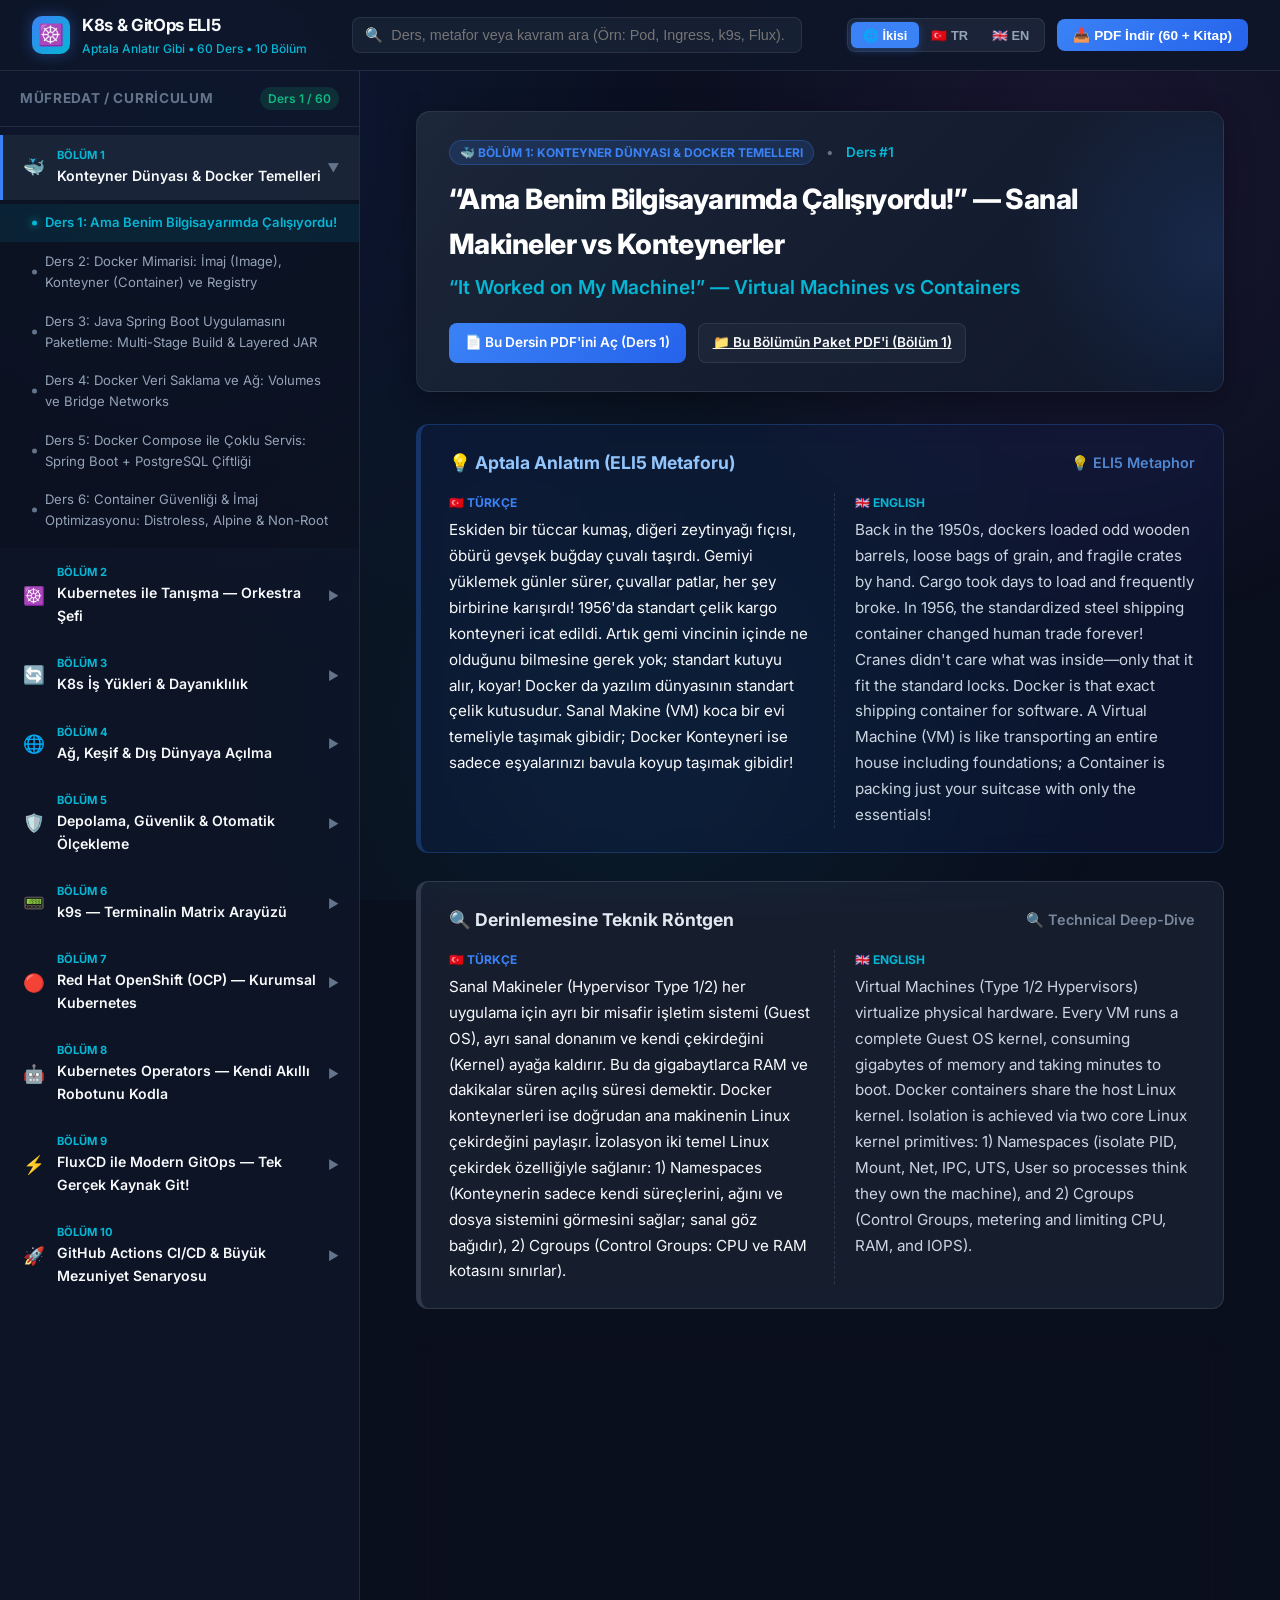
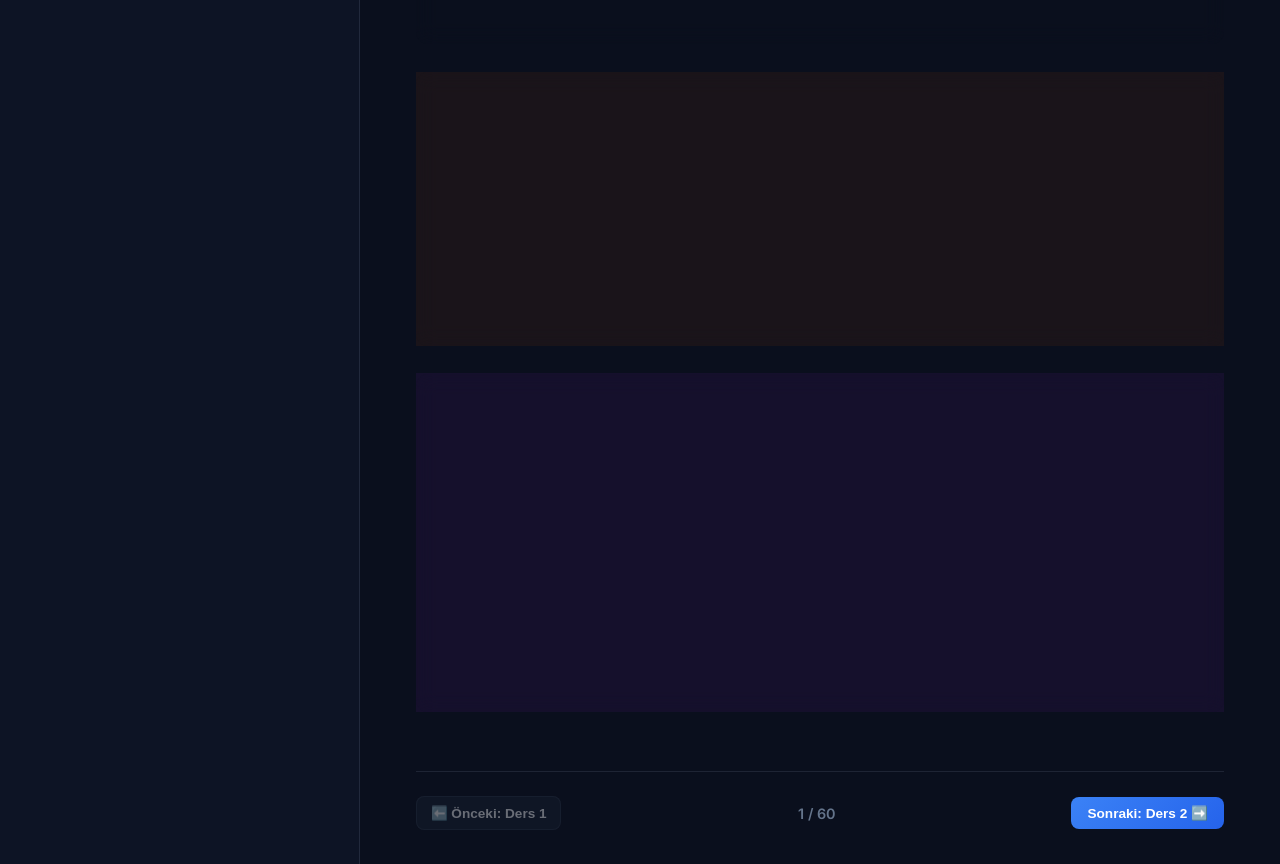
==== web/index.html @ 4bf5a299 "feat: complete 60-lesson bilingual Kubernetes & GitOps ELI5 handbook, PDFs, web portal & Spring Boot" ====
<!DOCTYPE html>
<html lang="tr">
<head>
  <meta charset="UTF-8">
  <meta name="viewport" content="width=device-width, initial-scale=1.0">
  <title>Kubernetes & GitOps ELI5 | Aptala Anlatır Gibi 60 Ders</title>
  <meta name="description" content="Aptala Anlatır Gibi Kubernetes, OpenShift, k9s, Operators, FluxCD, Docker ve GitHub Actions Eğitimi (60 Ders, Çift Dilli)">
  <link rel="preconnect" href="https://fonts.googleapis.com">
  <link rel="preconnect" href="https://fonts.gstatic.com" crossorigin>
  <link href="https://fonts.googleapis.com/css2?family=Inter:wght@400;500;600;700;800&family=JetBrains+Mono:wght@400;500;600&display=swap" rel="stylesheet">
  <link rel="stylesheet" href="styles.css">
</head>
<body>
  <div class="bg-ambient"></div>

  <!-- Top Navigation Bar -->
  <nav class="top-nav">
    <div class="brand-section">
      <div class="brand-logo">☸️</div>
      <div>
        <div class="brand-title">K8s & GitOps ELI5</div>
        <div class="brand-subtitle">Aptala Anlatır Gibi • 60 Ders • 10 Bölüm</div>
      </div>
    </div>

    <!-- Live Search -->
    <div class="search-wrapper">
      <span class="search-icon">🔍</span>
      <input type="text" id="searchInput" class="search-input" placeholder="Ders, metafor veya kavram ara (Örn: Pod, Ingress, k9s, Flux)...">
    </div>

    <!-- Actions & Language Switcher -->
    <div class="nav-actions">
      <div class="lang-selector">
        <button class="lang-btn active" data-lang="split" title="Türkçe ve İngilizce Yan Yana">🌐 İkisi</button>
        <button class="lang-btn" data-lang="tr" title="Sadece Türkçe">🇹🇷 TR</button>
        <button class="lang-btn" data-lang="en" title="Only English">🇬🇧 EN</button>
      </div>

      <button id="btnOpenPdfModal" class="btn-primary" title="Tüm PDF'leri İncele ve İndir">
        📥 PDF İndir (60 + Kitap)
      </button>
    </div>
  </nav>

  <!-- App Layout -->
  <div class="app-container">
    <!-- Sidebar: Modules & Lessons -->
    <aside class="sidebar" id="sidebar">
      <div class="sidebar-header">
        <span class="sidebar-title">Müfredat / Curriculum</span>
        <span class="progress-pill" id="lessonCounterBadge">Ders 1 / 60</span>
      </div>
      <ul class="module-list" id="moduleAccordion">
        <!-- Rendered dynamically by app.js -->
      </ul>
    </aside>

    <!-- Main View: Active Lesson -->
    <main class="main-view" id="mainContent">
      <!-- Active Lesson Content Rendered Here -->
    </main>
  </div>

  <!-- PDF Library Modal -->
  <div class="modal-overlay" id="pdfModal">
    <div class="modal-card">
      <div class="modal-header">
        <div>
          <h2 style="font-size: 1.25rem; font-weight: 700; color: white;">📚 Yayınlanmış PDF Kütüphanesi</h2>
          <p style="font-size: 0.85rem; color: var(--text-secondary);">Her dersi tekil, her bölümü paket veya 196 sayfalık ana kitabı indirin.</p>
        </div>
        <button id="btnClosePdfModal" class="btn-secondary" style="padding: 4px 10px; font-size: 1.1rem;">✕</button>
      </div>
      <div class="modal-body">
        <div class="pdf-item" style="border: 2px solid var(--accent-blue); background: rgba(37, 99, 235, 0.15); margin-bottom: 1.25rem;">
          <div>
            <div style="font-weight: 800; font-size: 1.05rem; color: white;">📖 BÜYÜK ANA KİTAP (TÜM 60 DERS TEK PDF)</div>
            <div style="font-size: 0.8rem; color: var(--text-secondary);">196 Sayfa • Renkli Şemalar • Ön Kapak • İçindekiler • Çift Dilli</div>
          </div>
          <a href="../output/book/Kubernetes_GitOps_Mastery_ELI5.pdf" target="_blank" class="btn-primary" style="padding: 0.6rem 1.2rem;">
            ⬇️ Ana Kitabı Aç (1.7 MB)
          </a>
        </div>

        <h3 style="font-size: 0.95rem; font-weight: 700; color: var(--text-muted); text-transform: uppercase; margin-bottom: 0.75rem;">
          📦 10 Bölüm Paketleri (Module Bundles)
        </h3>
        <div class="pdf-download-list" id="modalModulePdfList">
          <!-- Filled dynamically -->
        </div>
      </div>
    </div>
  </div>

  <script src="data/lessons.js"></script>
  <script src="app.js"></script>
</body>
</html>
---- web/styles.css ----
/* ==============================================================================
   KUBERNETES & GITOPS ELI5 - MODERN WEB COMPANION READER
   Dark Glassmorphism & High-Contrast Editorial Styling
   ============================================================================== */

:root {
  --bg-primary: #0a0f1d;
  --bg-secondary: #0f172a;
  --bg-card: rgba(30, 41, 59, 0.7);
  --bg-card-hover: rgba(51, 65, 85, 0.8);
  --border-color: rgba(148, 163, 184, 0.15);
  --border-glow: rgba(59, 130, 246, 0.4);

  --text-primary: #f8fafc;
  --text-secondary: #94a3b8;
  --text-muted: #64748b;

  --accent-blue: #3b82f6;
  --accent-cyan: #06b6d4;
  --accent-emerald: #10b981;
  --accent-amber: #f59e0b;
  --accent-purple: #a855f7;
  --accent-red: #ef4444;

  --font-sans: 'Inter', -apple-system, BlinkMacSystemFont, 'Segoe UI', Roboto, sans-serif;
  --font-mono: 'JetBrains Mono', 'Fira Code', 'Menlo', monospace;
  --transition-fast: 0.15s ease;
  --transition-normal: 0.25s cubic-bezier(0.4, 0, 0.2, 1);
}

* {
  box-sizing: border-box;
  margin: 0;
  padding: 0;
}

body {
  font-family: var(--font-sans);
  background-color: var(--bg-primary);
  color: var(--text-primary);
  line-height: 1.6;
  min-height: 100vh;
  display: flex;
  flex-direction: column;
  overflow-x: hidden;
}

/* Background Ambient Glow */
.bg-ambient {
  position: fixed;
  top: 0;
  left: 0;
  width: 100vw;
  height: 100vh;
  z-index: -1;
  pointer-events: none;
  background: 
    radial-gradient(circle at 15% 15%, rgba(37, 99, 235, 0.12) 0%, transparent 40%),
    radial-gradient(circle at 85% 20%, rgba(168, 85, 247, 0.10) 0%, transparent 35%),
    radial-gradient(circle at 50% 80%, rgba(6, 182, 212, 0.08) 0%, transparent 50%);
}

/* Top Navigation Bar */
.top-nav {
  position: sticky;
  top: 0;
  z-index: 100;
  background: rgba(15, 23, 42, 0.85);
  backdrop-filter: blur(16px);
  border-bottom: 1px solid var(--border-color);
  padding: 0.75rem 2rem;
  display: flex;
  align-items: center;
  justify-content: space-between;
  gap: 1.5rem;
}

.brand-section {
  display: flex;
  align-items: center;
  gap: 0.75rem;
  text-decoration: none;
  color: var(--text-primary);
}

.brand-logo {
  width: 38px;
  height: 38px;
  border-radius: 10px;
  background: linear-gradient(135deg, var(--accent-blue), var(--accent-cyan));
  display: flex;
  align-items: center;
  justify-content: center;
  font-size: 1.3rem;
  box-shadow: 0 0 15px rgba(59, 130, 246, 0.4);
}

.brand-title {
  font-size: 1.05rem;
  font-weight: 700;
  letter-spacing: -0.02em;
}

.brand-subtitle {
  font-size: 0.75rem;
  color: var(--accent-cyan);
  font-weight: 500;
}

/* Search Box */
.search-wrapper {
  flex: 1;
  max-width: 450px;
  position: relative;
}

.search-input {
  width: 100%;
  background: rgba(30, 41, 59, 0.6);
  border: 1px solid var(--border-color);
  border-radius: 8px;
  padding: 0.55rem 1rem 0.55rem 2.4rem;
  color: var(--text-primary);
  font-size: 0.9rem;
  outline: none;
  transition: var(--transition-fast);
}

.search-input:focus {
  border-color: var(--accent-blue);
  box-shadow: 0 0 0 3px rgba(59, 130, 246, 0.2);
  background: rgba(30, 41, 59, 0.9);
}

.search-icon {
  position: absolute;
  left: 0.8rem;
  top: 50%;
  transform: translateY(-50%);
  color: var(--text-muted);
  font-size: 0.9rem;
}

/* Nav Actions */
.nav-actions {
  display: flex;
  align-items: center;
  gap: 0.75rem;
}

.lang-selector {
  display: flex;
  background: rgba(30, 41, 59, 0.8);
  padding: 3px;
  border-radius: 8px;
  border: 1px solid var(--border-color);
}

.lang-btn {
  background: transparent;
  border: none;
  color: var(--text-secondary);
  padding: 0.35rem 0.75rem;
  font-size: 0.8rem;
  font-weight: 600;
  border-radius: 6px;
  cursor: pointer;
  transition: var(--transition-fast);
}

.lang-btn.active {
  background: var(--accent-blue);
  color: #fff;
  box-shadow: 0 2px 8px rgba(59, 130, 246, 0.35);
}

.btn-primary {
  background: linear-gradient(135deg, var(--accent-blue), #2563eb);
  color: white;
  border: none;
  border-radius: 8px;
  padding: 0.5rem 1rem;
  font-weight: 600;
  font-size: 0.85rem;
  cursor: pointer;
  display: flex;
  align-items: center;
  gap: 0.4rem;
  transition: var(--transition-fast);
  text-decoration: none;
}

.btn-primary:hover {
  transform: translateY(-1px);
  box-shadow: 0 4px 14px rgba(37, 99, 235, 0.4);
}

.btn-secondary {
  background: rgba(30, 41, 59, 0.8);
  color: var(--text-primary);
  border: 1px solid var(--border-color);
  border-radius: 8px;
  padding: 0.5rem 0.85rem;
  font-weight: 600;
  font-size: 0.85rem;
  cursor: pointer;
  display: flex;
  align-items: center;
  gap: 0.4rem;
  transition: var(--transition-fast);
}

.btn-secondary:hover {
  background: rgba(51, 65, 85, 0.9);
  border-color: var(--text-muted);
}

/* App Main Layout */
.app-container {
  display: flex;
  flex: 1;
  height: calc(100vh - 65px);
  overflow: hidden;
}

/* Sidebar (Modules & Lessons) */
.sidebar {
  width: 360px;
  background: rgba(15, 23, 42, 0.7);
  border-right: 1px solid var(--border-color);
  overflow-y: auto;
  display: flex;
  flex-direction: column;
}

.sidebar-header {
  padding: 1rem 1.25rem;
  border-bottom: 1px solid var(--border-color);
  display: flex;
  align-items: center;
  justify-content: space-between;
}

.sidebar-title {
  font-size: 0.85rem;
  font-weight: 700;
  text-transform: uppercase;
  letter-spacing: 0.05em;
  color: var(--text-muted);
}

.progress-pill {
  background: rgba(16, 185, 129, 0.15);
  color: var(--accent-emerald);
  padding: 2px 8px;
  border-radius: 12px;
  font-size: 0.75rem;
  font-weight: 600;
}

/* Module Accordion */
.module-list {
  list-style: none;
  padding: 0.5rem 0;
}

.module-group {
  margin-bottom: 0.25rem;
}

.module-header {
  padding: 0.75rem 1.25rem;
  display: flex;
  align-items: center;
  justify-content: space-between;
  cursor: pointer;
  user-select: none;
  transition: var(--transition-fast);
  border-left: 3px solid transparent;
}

.module-header:hover {
  background: rgba(30, 41, 59, 0.5);
}

.module-header.active {
  background: rgba(30, 41, 59, 0.8);
  border-left-color: var(--accent-blue);
}

.module-info {
  display: flex;
  align-items: center;
  gap: 0.75rem;
}

.module-badge {
  font-size: 1.1rem;
}

.module-texts {
  display: flex;
  flex-direction: column;
}

.module-num {
  font-size: 0.7rem;
  font-weight: 700;
  color: var(--accent-cyan);
  text-transform: uppercase;
}

.module-name {
  font-size: 0.88rem;
  font-weight: 600;
  color: var(--text-primary);
}

.module-chevron {
  font-size: 0.75rem;
  color: var(--text-muted);
  transition: transform var(--transition-normal);
}

.module-group.open .module-chevron {
  transform: rotate(90deg);
}

.lesson-list {
  list-style: none;
  padding: 0.25rem 0 0.5rem 0;
  background: rgba(10, 15, 29, 0.5);
  display: none;
}

.module-group.open .lesson-list {
  display: block;
}

.lesson-item {
  padding: 0.55rem 1.25rem 0.55rem 2.8rem;
  font-size: 0.82rem;
  color: var(--text-secondary);
  cursor: pointer;
  display: flex;
  align-items: center;
  justify-content: space-between;
  transition: var(--transition-fast);
  position: relative;
}

.lesson-item::before {
  content: '';
  position: absolute;
  left: 2rem;
  top: 50%;
  transform: translateY(-50%);
  width: 5px;
  height: 5px;
  border-radius: 50%;
  background: var(--text-muted);
  transition: var(--transition-fast);
}

.lesson-item:hover {
  color: var(--text-primary);
  background: rgba(30, 41, 59, 0.4);
}

.lesson-item:hover::before {
  background: var(--accent-blue);
  transform: translateY(-50%) scale(1.4);
}

.lesson-item.active {
  color: var(--accent-cyan);
  font-weight: 600;
  background: rgba(6, 182, 212, 0.1);
}

.lesson-item.active::before {
  background: var(--accent-cyan);
  box-shadow: 0 0 8px var(--accent-cyan);
}

/* Main Content Area */
.main-view {
  flex: 1;
  overflow-y: auto;
  padding: 2.5rem 3.5rem;
  display: flex;
  flex-direction: column;
  max-width: 1200px;
  margin: 0 auto;
}

/* Lesson Header Banner */
.lesson-banner {
  background: linear-gradient(135deg, rgba(30, 41, 59, 0.9), rgba(15, 23, 42, 0.95));
  border: 1px solid var(--border-color);
  border-radius: 14px;
  padding: 1.75rem 2rem;
  margin-bottom: 2rem;
  position: relative;
  overflow: hidden;
  box-shadow: 0 8px 30px rgba(0, 0, 0, 0.3);
}

.lesson-banner::after {
  content: '';
  position: absolute;
  top: 0;
  right: 0;
  width: 250px;
  height: 100%;
  background: radial-gradient(circle at right center, rgba(59, 130, 246, 0.15) 0%, transparent 70%);
  pointer-events: none;
}

.banner-meta {
  display: flex;
  align-items: center;
  gap: 0.75rem;
  margin-bottom: 0.75rem;
}

.banner-tag {
  background: rgba(59, 130, 246, 0.15);
  color: var(--accent-blue);
  border: 1px solid rgba(59, 130, 246, 0.3);
  padding: 2px 10px;
  border-radius: 20px;
  font-size: 0.75rem;
  font-weight: 700;
  text-transform: uppercase;
}

.banner-title-tr {
  font-size: 1.75rem;
  font-weight: 800;
  color: white;
  margin-bottom: 0.35rem;
  letter-spacing: -0.02em;
}

.banner-title-en {
  font-size: 1.2rem;
  font-weight: 600;
  color: var(--accent-cyan);
}

.banner-actions {
  margin-top: 1.25rem;
  display: flex;
  gap: 0.75rem;
  flex-wrap: wrap;
}

/* Cards & Callouts */
.section-card {
  border-radius: 12px;
  padding: 1.5rem 1.75rem;
  margin-bottom: 1.75rem;
  border: 1px solid var(--border-color);
  backdrop-filter: blur(10px);
  transition: transform var(--transition-fast);
}

.card-header {
  display: flex;
  align-items: center;
  justify-content: space-between;
  margin-bottom: 1rem;
}

.card-title-tr {
  font-size: 1.1rem;
  font-weight: 700;
  display: flex;
  align-items: center;
  gap: 0.5rem;
}

.card-title-en {
  font-size: 0.9rem;
  font-weight: 600;
  opacity: 0.8;
}

/* Card Specific Themes */
.card-eli5 {
  background: rgba(30, 58, 138, 0.15);
  border-left: 5px solid var(--accent-blue);
  border-color: rgba(59, 130, 246, 0.25);
}
.card-eli5 .card-title-tr { color: #93c5fd; }
.card-eli5 .card-title-en { color: #60a5fa; }

.card-deep {
  background: rgba(30, 41, 59, 0.6);
  border-left: 5px solid #64748b;
  border-color: rgba(148, 163, 184, 0.2);
}
.card-deep .card-title-tr { color: #e2e8f0; }
.card-deep .card-title-en { color: #94a3b8; }

.card-spring {
  background: rgba(6, 78, 59, 0.15);
  border-left: 5px solid var(--accent-emerald);
  border-color: rgba(16, 185, 129, 0.25);
}
.card-spring .card-title-tr { color: #6ee7b7; }
.card-spring .card-title-en { color: #34d399; }

.card-warning {
  background: rgba(120, 53, 15, 0.15);
  border-left: 5px solid var(--accent-amber);
  border-color: rgba(245, 158, 11, 0.25);
}
.card-warning .card-title-tr { color: #fde68a; }
.card-warning .card-title-en { color: #fcd34d; }

.card-takeaways {
  background: rgba(88, 28, 135, 0.15);
  border-left: 5px solid var(--accent-purple);
  border-color: rgba(168, 85, 247, 0.25);
}
.card-takeaways .card-title-tr { color: #d8b4fe; }
.card-takeaways .card-title-en { color: #c084fc; }

/* Dual Column Content */
.dual-content {
  display: grid;
  grid-template-columns: 1fr 1fr;
  gap: 1.5rem;
}

.dual-col {
  font-size: 0.95rem;
  line-height: 1.7;
}

.col-en {
  color: #cbd5e1;
  border-left: 1px dashed rgba(148, 163, 184, 0.2);
  padding-left: 1.25rem;
}

/* Code Snippet Box */
.code-box {
  position: relative;
  background: #090d16;
  border-radius: 8px;
  border: 1px solid rgba(255, 255, 255, 0.1);
  overflow: hidden;
}

.code-header {
  background: #0d1322;
  padding: 0.4rem 1rem;
  display: flex;
  align-items: center;
  justify-content: space-between;
  border-bottom: 1px solid rgba(255, 255, 255, 0.05);
}

.code-lang-badge {
  font-family: var(--font-mono);
  font-size: 0.75rem;
  color: var(--text-muted);
  text-transform: uppercase;
}

.btn-copy {
  background: rgba(255, 255, 255, 0.05);
  border: none;
  color: var(--text-secondary);
  padding: 3px 8px;
  border-radius: 4px;
  font-size: 0.75rem;
  cursor: pointer;
  display: flex;
  align-items: center;
  gap: 4px;
  transition: var(--transition-fast);
}

.btn-copy:hover {
  background: var(--accent-blue);
  color: white;
}

pre {
  padding: 1.25rem;
  overflow-x: auto;
  font-family: var(--font-mono);
  font-size: 0.88rem;
  color: #e2e8f0;
  line-height: 1.55;
}

/* Takeaway List */
.takeaways-grid {
  display: flex;
  flex-direction: column;
  gap: 0.85rem;
}

.takeaway-row {
  display: grid;
  grid-template-columns: 1fr 1fr;
  gap: 1.5rem;
  background: rgba(15, 23, 42, 0.5);
  padding: 0.75rem 1rem;
  border-radius: 8px;
  border: 1px solid rgba(168, 85, 247, 0.15);
}

.takeaway-tr {
  font-size: 0.9rem;
  font-weight: 500;
}

.takeaway-en {
  font-size: 0.9rem;
  color: var(--text-secondary);
  border-left: 1px dashed rgba(168, 85, 247, 0.2);
  padding-left: 1rem;
}

/* Footer Navigation Controls */
.bottom-pagination {
  margin-top: 2rem;
  padding-top: 1.5rem;
  border-top: 1px solid var(--border-color);
  display: flex;
  align-items: center;
  justify-content: space-between;
}

/* Modal for PDF Downloads */
.modal-overlay {
  display: none;
  position: fixed;
  top: 0;
  left: 0;
  width: 100vw;
  height: 100vh;
  background: rgba(0, 0, 0, 0.75);
  backdrop-filter: blur(8px);
  z-index: 1000;
  align-items: center;
  justify-content: center;
}

.modal-overlay.open {
  display: flex;
}

.modal-card {
  background: var(--bg-secondary);
  border: 1px solid var(--border-color);
  border-radius: 16px;
  width: 90%;
  max-width: 750px;
  max-height: 85vh;
  display: flex;
  flex-direction: column;
  box-shadow: 0 20px 50px rgba(0, 0, 0, 0.5);
}

.modal-header {
  padding: 1.25rem 1.75rem;
  border-bottom: 1px solid var(--border-color);
  display: flex;
  align-items: center;
  justify-content: space-between;
}

.modal-body {
  padding: 1.5rem 1.75rem;
  overflow-y: auto;
}

.pdf-download-list {
  display: flex;
  flex-direction: column;
  gap: 0.75rem;
}

.pdf-item {
  display: flex;
  align-items: center;
  justify-content: space-between;
  padding: 0.85rem 1.25rem;
  background: rgba(30, 41, 59, 0.5);
  border-radius: 10px;
  border: 1px solid var(--border-color);
  transition: var(--transition-fast);
}

.pdf-item:hover {
  background: rgba(30, 41, 59, 0.8);
  border-color: var(--accent-blue);
}

/* Responsive */
@media (max-width: 900px) {
  .sidebar {
    position: fixed;
    left: -360px;
    top: 65px;
    height: calc(100vh - 65px);
    z-index: 90;
    transition: left var(--transition-normal);
  }
  .sidebar.open {
    left: 0;
  }
  .main-view {
    padding: 1.5rem;
  }
  .dual-content {
    grid-template-columns: 1fr;
    gap: 1rem;
  }
  .col-en {
    border-left: none;
    padding-left: 0;
    border-top: 1px dashed rgba(148, 163, 184, 0.2);
    padding-top: 1rem;
  }
  .takeaway-row {
    grid-template-columns: 1fr;
  }
  .takeaway-en {
    border-left: none;
    padding-left: 0;
    border-top: 1px dashed rgba(168, 85, 247, 0.2);
    padding-top: 0.5rem;
  }
}
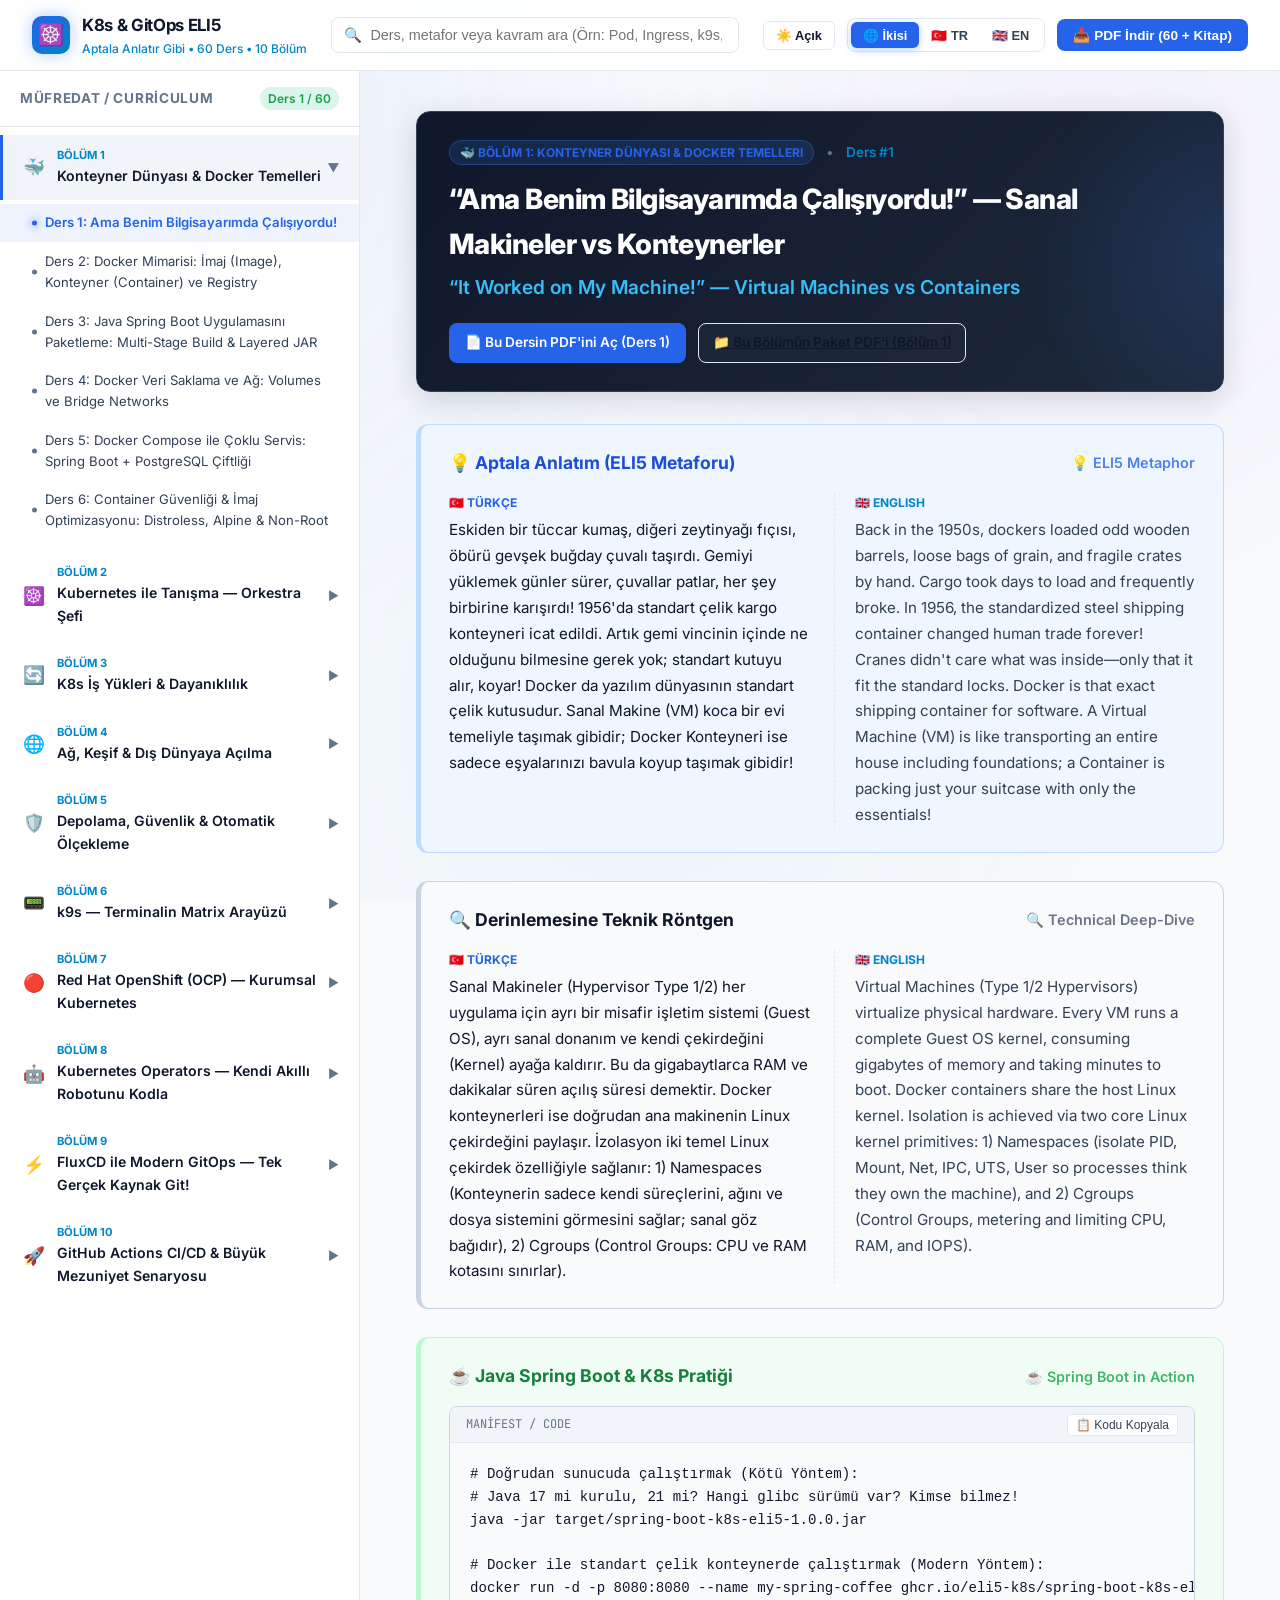
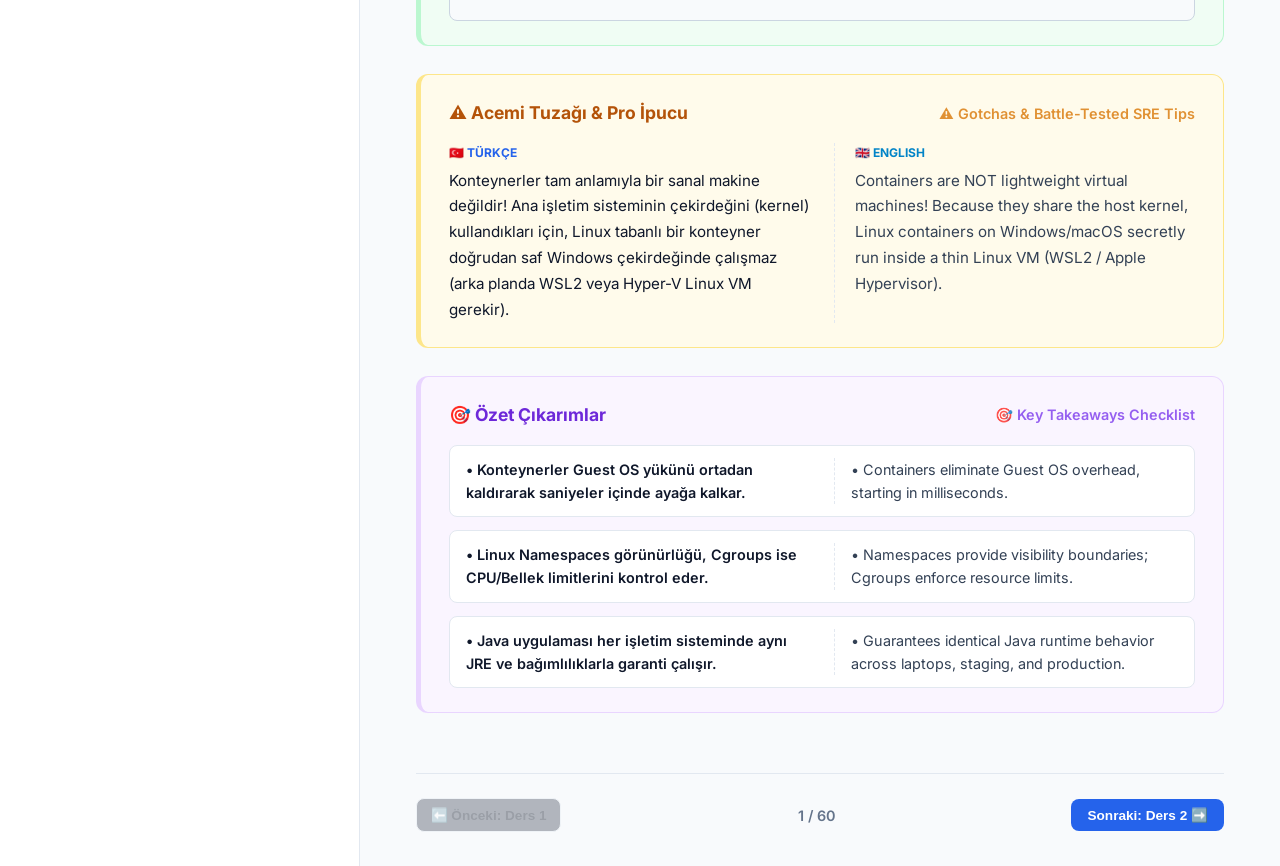
==== commit 2a55698b: "feat(web): set default theme to light mode with optional dark mode toggle" ====
--- a/web/index.html
+++ b/web/index.html
@@ -31,6 +31,9 @@
 
     <!-- Actions & Language Switcher -->
     <div class="nav-actions">
+      <!-- Theme Switcher -->
+      <button id="themeToggleBtn" class="theme-toggle-btn" title="Temayı Değiştir (Açık/Koyu)">☀️ Açık</button>
+
       <div class="lang-selector">
         <button class="lang-btn active" data-lang="split" title="Türkçe ve İngilizce Yan Yana">🌐 İkisi</button>
         <button class="lang-btn" data-lang="tr" title="Sadece Türkçe">🇹🇷 TR</button>
--- a/web/styles.css
+++ b/web/styles.css
@@ -4,6 +4,33 @@
    ============================================================================== */
 
 :root {
+  /* DEFAULT: LIGHT THEME */
+  --bg-primary: #f8fafc;
+  --bg-secondary: #ffffff;
+  --bg-card: #ffffff;
+  --bg-card-hover: #f1f5f9;
+  --border-color: #e2e8f0;
+  --border-glow: rgba(37, 99, 235, 0.2);
+
+  --text-primary: #0f172a;
+  --text-secondary: #334155;
+  --text-muted: #64748b;
+
+  --accent-blue: #2563eb;
+  --accent-cyan: #0284c7;
+  --accent-emerald: #16a34a;
+  --accent-amber: #d97706;
+  --accent-purple: #7c3aed;
+  --accent-red: #dc2626;
+
+  --font-sans: 'Inter', -apple-system, BlinkMacSystemFont, 'Segoe UI', Roboto, sans-serif;
+  --font-mono: 'JetBrains Mono', 'Fira Code', 'Menlo', monospace;
+  --transition-fast: 0.15s ease;
+  --transition-normal: 0.25s cubic-bezier(0.4, 0, 0.2, 1);
+}
+
+/* OPTIONAL DARK THEME */
+body.theme-dark {
   --bg-primary: #0a0f1d;
   --bg-secondary: #0f172a;
   --bg-card: rgba(30, 41, 59, 0.7);
@@ -21,11 +48,6 @@
   --accent-amber: #f59e0b;
   --accent-purple: #a855f7;
   --accent-red: #ef4444;
-
-  --font-sans: 'Inter', -apple-system, BlinkMacSystemFont, 'Segoe UI', Roboto, sans-serif;
-  --font-mono: 'JetBrains Mono', 'Fira Code', 'Menlo', monospace;
-  --transition-fast: 0.15s ease;
-  --transition-normal: 0.25s cubic-bezier(0.4, 0, 0.2, 1);
 }
 
 * {
@@ -55,6 +77,13 @@
   z-index: -1;
   pointer-events: none;
   background: 
+    radial-gradient(circle at 15% 15%, rgba(37, 99, 235, 0.07) 0%, transparent 40%),
+    radial-gradient(circle at 85% 20%, rgba(124, 58, 237, 0.05) 0%, transparent 35%),
+    radial-gradient(circle at 50% 80%, rgba(2, 132, 199, 0.05) 0%, transparent 50%);
+}
+
+body.theme-dark .bg-ambient {
+  background: 
     radial-gradient(circle at 15% 15%, rgba(37, 99, 235, 0.12) 0%, transparent 40%),
     radial-gradient(circle at 85% 20%, rgba(168, 85, 247, 0.10) 0%, transparent 35%),
     radial-gradient(circle at 50% 80%, rgba(6, 182, 212, 0.08) 0%, transparent 50%);
@@ -65,7 +94,7 @@
   position: sticky;
   top: 0;
   z-index: 100;
-  background: rgba(15, 23, 42, 0.85);
+  background: rgba(255, 255, 255, 0.92);
   backdrop-filter: blur(16px);
   border-bottom: 1px solid var(--border-color);
   padding: 0.75rem 2rem;
@@ -73,6 +102,10 @@
   align-items: center;
   justify-content: space-between;
   gap: 1.5rem;
+}
+
+body.theme-dark .top-nav {
+  background: rgba(15, 23, 42, 0.85);
 }
 
 .brand-section {
@@ -99,6 +132,7 @@
   font-size: 1.05rem;
   font-weight: 700;
   letter-spacing: -0.02em;
+  color: var(--text-primary);
 }
 
 .brand-subtitle {
@@ -116,7 +150,7 @@
 
 .search-input {
   width: 100%;
-  background: rgba(30, 41, 59, 0.6);
+  background: var(--bg-card);
   border: 1px solid var(--border-color);
   border-radius: 8px;
   padding: 0.55rem 1rem 0.55rem 2.4rem;
@@ -128,8 +162,8 @@
 
 .search-input:focus {
   border-color: var(--accent-blue);
-  box-shadow: 0 0 0 3px rgba(59, 130, 246, 0.2);
-  background: rgba(30, 41, 59, 0.9);
+  box-shadow: 0 0 0 3px rgba(37, 99, 235, 0.15);
+  background: var(--bg-secondary);
 }
 
 .search-icon {
@@ -148,9 +182,29 @@
   gap: 0.75rem;
 }
 
+.theme-toggle-btn {
+  background: var(--bg-card);
+  border: 1px solid var(--border-color);
+  color: var(--text-primary);
+  font-size: 0.8rem;
+  font-weight: 700;
+  padding: 6px 12px;
+  border-radius: 6px;
+  cursor: pointer;
+  display: inline-flex;
+  align-items: center;
+  gap: 6px;
+  transition: var(--transition-fast);
+}
+
+.theme-toggle-btn:hover {
+  background: var(--bg-card-hover);
+  border-color: var(--accent-blue);
+}
+
 .lang-selector {
   display: flex;
-  background: rgba(30, 41, 59, 0.8);
+  background: var(--bg-card);
   padding: 3px;
   border-radius: 8px;
   border: 1px solid var(--border-color);
@@ -226,11 +280,15 @@
 /* Sidebar (Modules & Lessons) */
 .sidebar {
   width: 360px;
-  background: rgba(15, 23, 42, 0.7);
+  background: var(--bg-secondary);
   border-right: 1px solid var(--border-color);
   overflow-y: auto;
   display: flex;
   flex-direction: column;
+}
+
+body.theme-dark .sidebar {
+  background: rgba(15, 23, 42, 0.7);
 }
 
 .sidebar-header {
@@ -280,11 +338,11 @@
 }
 
 .module-header:hover {
-  background: rgba(30, 41, 59, 0.5);
+  background: var(--bg-card-hover);
 }
 
 .module-header.active {
-  background: rgba(30, 41, 59, 0.8);
+  background: var(--bg-card-hover);
   border-left-color: var(--accent-blue);
 }
 
@@ -329,7 +387,7 @@
 .lesson-list {
   list-style: none;
   padding: 0.25rem 0 0.5rem 0;
-  background: rgba(10, 15, 29, 0.5);
+  background: var(--bg-card);
   display: none;
 }
 
@@ -363,8 +421,8 @@
 }
 
 .lesson-item:hover {
-  color: var(--text-primary);
-  background: rgba(30, 41, 59, 0.4);
+  color: var(--accent-blue);
+  background: var(--bg-card-hover);
 }
 
 .lesson-item:hover::before {
@@ -373,14 +431,14 @@
 }
 
 .lesson-item.active {
-  color: var(--accent-cyan);
+  color: var(--accent-blue);
   font-weight: 600;
-  background: rgba(6, 182, 212, 0.1);
+  background: rgba(37, 99, 235, 0.08);
 }
 
 .lesson-item.active::before {
-  background: var(--accent-cyan);
-  box-shadow: 0 0 8px var(--accent-cyan);
+  background: var(--accent-blue);
+  box-shadow: 0 0 8px var(--accent-blue);
 }
 
 /* Main Content Area */
@@ -396,14 +454,14 @@
 
 /* Lesson Header Banner */
 .lesson-banner {
-  background: linear-gradient(135deg, rgba(30, 41, 59, 0.9), rgba(15, 23, 42, 0.95));
-  border: 1px solid var(--border-color);
+  background: linear-gradient(135deg, #0f172a 0%, #1e293b 100%);
+  border: 1px solid #334155;
   border-radius: 14px;
   padding: 1.75rem 2rem;
   margin-bottom: 2rem;
   position: relative;
   overflow: hidden;
-  box-shadow: 0 8px 30px rgba(0, 0, 0, 0.3);
+  box-shadow: 0 8px 30px rgba(15, 23, 42, 0.15);
 }
 
 .lesson-banner::after {
@@ -446,7 +504,7 @@
 .banner-title-en {
   font-size: 1.2rem;
   font-weight: 600;
-  color: var(--accent-cyan);
+  color: #38bdf8;
 }
 
 .banner-actions {
@@ -489,44 +547,79 @@
 
 /* Card Specific Themes */
 .card-eli5 {
+  background: #eff6ff;
+  border-left: 5px solid var(--accent-blue);
+  border-color: #bfdbfe;
+}
+.card-eli5 .card-title-tr { color: #1d4ed8; }
+.card-eli5 .card-title-en { color: #2563eb; }
+
+.card-deep {
+  background: #f8fafc;
+  border-left: 5px solid #475569;
+  border-color: #cbd5e1;
+}
+.card-deep .card-title-tr { color: #0f172a; }
+.card-deep .card-title-en { color: #475569; }
+
+.card-spring {
+  background: #f0fdf4;
+  border-left: 5px solid var(--accent-emerald);
+  border-color: #bbf7d0;
+}
+.card-spring .card-title-tr { color: #15803d; }
+.card-spring .card-title-en { color: #16a34a; }
+
+.card-warning {
+  background: #fffbeb;
+  border-left: 5px solid var(--accent-amber);
+  border-color: #fde68a;
+}
+.card-warning .card-title-tr { color: #b45309; }
+.card-warning .card-title-en { color: #d97706; }
+
+.card-takeaways {
+  background: #faf5ff;
+  border-left: 5px solid var(--accent-purple);
+  border-color: #e9d5ff;
+}
+.card-takeaways .card-title-tr { color: #6d28d9; }
+.card-takeaways .card-title-en { color: #7c3aed; }
+
+body.theme-dark .card-eli5 {
   background: rgba(30, 58, 138, 0.15);
-  border-left: 5px solid var(--accent-blue);
   border-color: rgba(59, 130, 246, 0.25);
 }
-.card-eli5 .card-title-tr { color: #93c5fd; }
-.card-eli5 .card-title-en { color: #60a5fa; }
-
-.card-deep {
+body.theme-dark .card-eli5 .card-title-tr { color: #93c5fd; }
+body.theme-dark .card-eli5 .card-title-en { color: #60a5fa; }
+
+body.theme-dark .card-deep {
   background: rgba(30, 41, 59, 0.6);
-  border-left: 5px solid #64748b;
   border-color: rgba(148, 163, 184, 0.2);
 }
-.card-deep .card-title-tr { color: #e2e8f0; }
-.card-deep .card-title-en { color: #94a3b8; }
-
-.card-spring {
+body.theme-dark .card-deep .card-title-tr { color: #e2e8f0; }
+body.theme-dark .card-deep .card-title-en { color: #94a3b8; }
+
+body.theme-dark .card-spring {
   background: rgba(6, 78, 59, 0.15);
-  border-left: 5px solid var(--accent-emerald);
   border-color: rgba(16, 185, 129, 0.25);
 }
-.card-spring .card-title-tr { color: #6ee7b7; }
-.card-spring .card-title-en { color: #34d399; }
-
-.card-warning {
+body.theme-dark .card-spring .card-title-tr { color: #6ee7b7; }
+body.theme-dark .card-spring .card-title-en { color: #34d399; }
+
+body.theme-dark .card-warning {
   background: rgba(120, 53, 15, 0.15);
-  border-left: 5px solid var(--accent-amber);
   border-color: rgba(245, 158, 11, 0.25);
 }
-.card-warning .card-title-tr { color: #fde68a; }
-.card-warning .card-title-en { color: #fcd34d; }
-
-.card-takeaways {
+body.theme-dark .card-warning .card-title-tr { color: #fde68a; }
+body.theme-dark .card-warning .card-title-en { color: #fcd34d; }
+
+body.theme-dark .card-takeaways {
   background: rgba(88, 28, 135, 0.15);
-  border-left: 5px solid var(--accent-purple);
   border-color: rgba(168, 85, 247, 0.25);
 }
-.card-takeaways .card-title-tr { color: #d8b4fe; }
-.card-takeaways .card-title-en { color: #c084fc; }
+body.theme-dark .card-takeaways .card-title-tr { color: #d8b4fe; }
+body.theme-dark .card-takeaways .card-title-en { color: #c084fc; }
 
 /* Dual Column Content */
 .dual-content {
@@ -538,30 +631,41 @@
 .dual-col {
   font-size: 0.95rem;
   line-height: 1.7;
+  color: var(--text-primary);
 }
 
 .col-en {
-  color: #cbd5e1;
-  border-left: 1px dashed rgba(148, 163, 184, 0.2);
+  color: var(--text-secondary);
+  border-left: 1px dashed var(--border-color);
   padding-left: 1.25rem;
 }
 
 /* Code Snippet Box */
 .code-box {
   position: relative;
+  background: #f8fafc;
+  border-radius: 8px;
+  border: 1px solid #cbd5e1;
+  overflow: hidden;
+}
+
+body.theme-dark .code-box {
   background: #090d16;
-  border-radius: 8px;
-  border: 1px solid rgba(255, 255, 255, 0.1);
-  overflow: hidden;
+  border-color: rgba(255, 255, 255, 0.1);
 }
 
 .code-header {
+  background: #f1f5f9;
+  padding: 0.4rem 1rem;
+  display: flex;
+  align-items: center;
+  justify-content: space-between;
+  border-bottom: 1px solid #e2e8f0;
+}
+
+body.theme-dark .code-header {
   background: #0d1322;
-  padding: 0.4rem 1rem;
-  display: flex;
-  align-items: center;
-  justify-content: space-between;
-  border-bottom: 1px solid rgba(255, 255, 255, 0.05);
+  border-bottom-color: rgba(255, 255, 255, 0.05);
 }
 
 .code-lang-badge {
@@ -572,8 +676,8 @@
 }
 
 .btn-copy {
-  background: rgba(255, 255, 255, 0.05);
-  border: none;
+  background: var(--bg-card);
+  border: 1px solid var(--border-color);
   color: var(--text-secondary);
   padding: 3px 8px;
   border-radius: 4px;
@@ -595,8 +699,12 @@
   overflow-x: auto;
   font-family: var(--font-mono);
   font-size: 0.88rem;
+  color: #0f172a;
+  line-height: 1.55;
+}
+
+body.theme-dark pre {
   color: #e2e8f0;
-  line-height: 1.55;
 }
 
 /* Takeaway List */
@@ -610,21 +718,22 @@
   display: grid;
   grid-template-columns: 1fr 1fr;
   gap: 1.5rem;
-  background: rgba(15, 23, 42, 0.5);
+  background: var(--bg-card);
   padding: 0.75rem 1rem;
   border-radius: 8px;
-  border: 1px solid rgba(168, 85, 247, 0.15);
+  border: 1px solid var(--border-color);
 }
 
 .takeaway-tr {
   font-size: 0.9rem;
-  font-weight: 500;
+  font-weight: 600;
+  color: var(--text-primary);
 }
 
 .takeaway-en {
   font-size: 0.9rem;
   color: var(--text-secondary);
-  border-left: 1px dashed rgba(168, 85, 247, 0.2);
+  border-left: 1px dashed var(--border-color);
   padding-left: 1rem;
 }
 
@@ -646,7 +755,7 @@
   left: 0;
   width: 100vw;
   height: 100vh;
-  background: rgba(0, 0, 0, 0.75);
+  background: rgba(15, 23, 42, 0.65);
   backdrop-filter: blur(8px);
   z-index: 1000;
   align-items: center;
@@ -666,6 +775,11 @@
   max-height: 85vh;
   display: flex;
   flex-direction: column;
+  box-shadow: 0 20px 50px rgba(0, 0, 0, 0.15);
+}
+
+body.theme-dark .modal-card {
+  background: #0f172a;
   box-shadow: 0 20px 50px rgba(0, 0, 0, 0.5);
 }
 
@@ -693,14 +807,15 @@
   align-items: center;
   justify-content: space-between;
   padding: 0.85rem 1.25rem;
-  background: rgba(30, 41, 59, 0.5);
+  background: var(--bg-card);
   border-radius: 10px;
   border: 1px solid var(--border-color);
+  color: var(--text-primary);
   transition: var(--transition-fast);
 }
 
 .pdf-item:hover {
-  background: rgba(30, 41, 59, 0.8);
+  background: var(--bg-card-hover);
   border-color: var(--accent-blue);
 }
 
